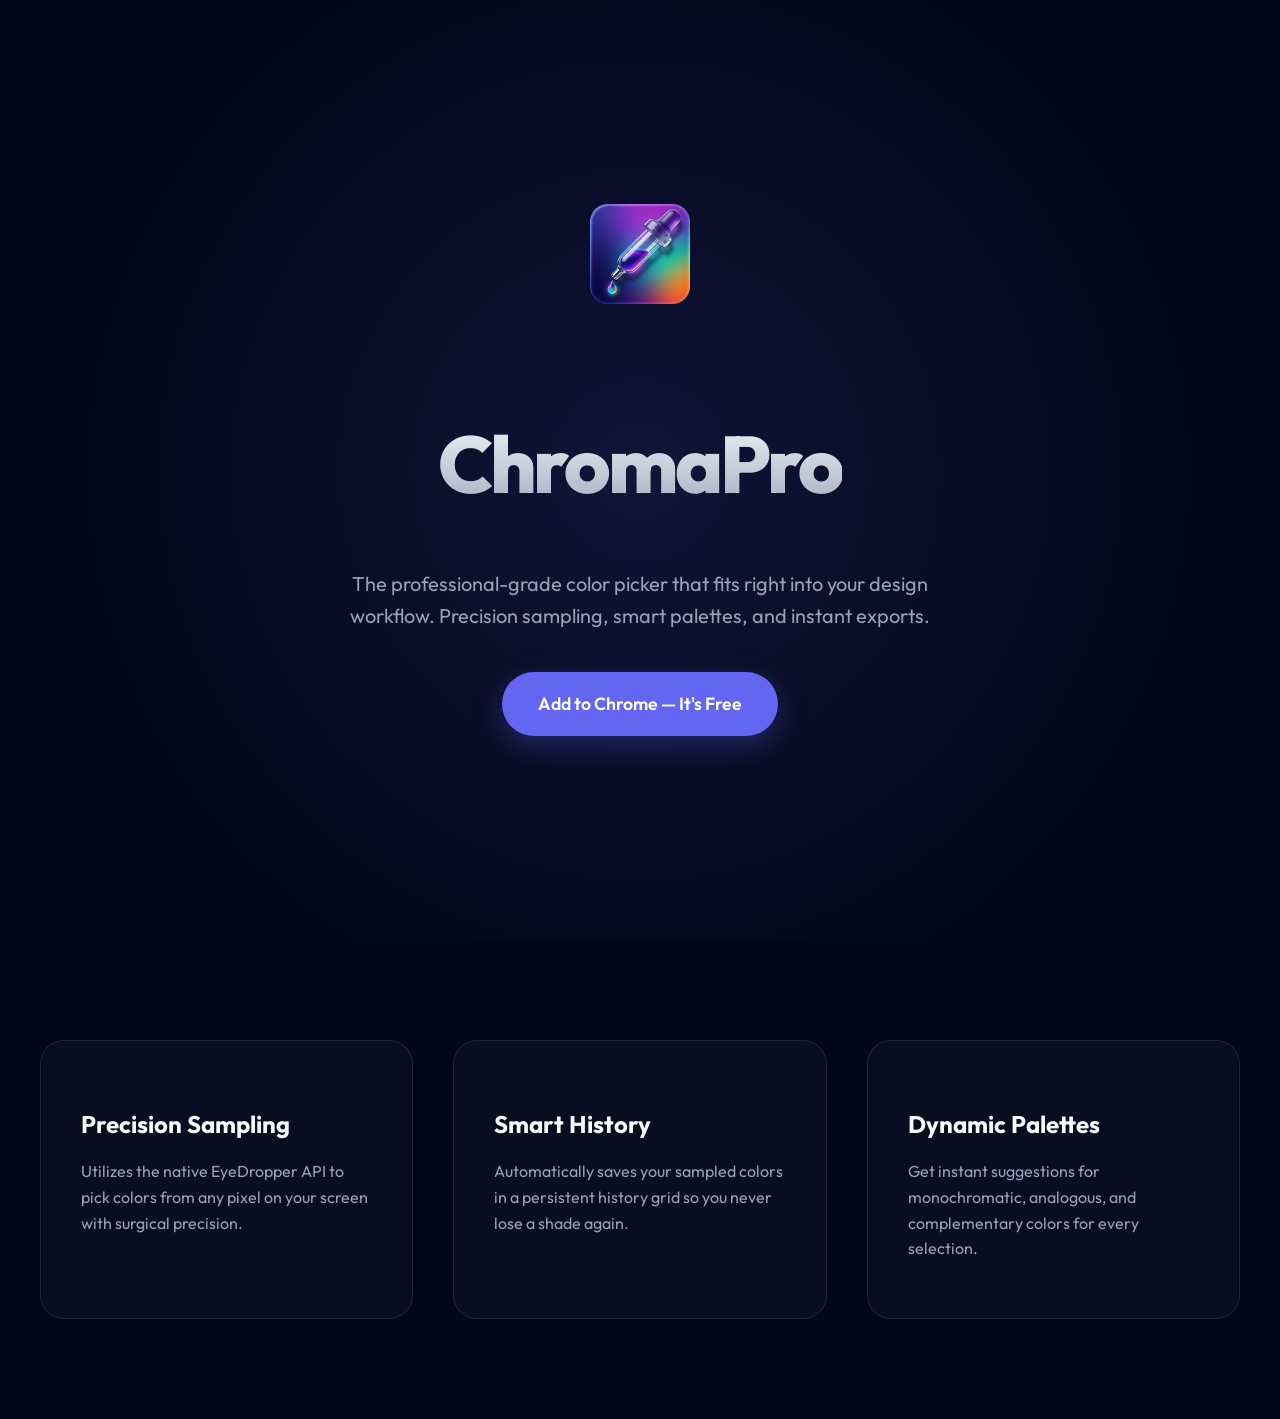
==== index.html @ a2317b65 "Initial commit: ChromaPro Color Picker Extension & Landing Page" ====
<!DOCTYPE html>
<html lang="en">
<head>
  <meta charset="UTF-8">
  <meta name="viewport" content="width=device-width, initial-scale=1.0">
  <title>ChromaPro | The #1 Professional Color Picker for Chrome</title>
  <meta name="description" content="ChromaPro is the ultimate color picker extension for designers and developers. Sample colors, generate palettes, and export CSS variables with ease.">
  <link rel="preconnect" href="https://fonts.googleapis.com">
  <link rel="preconnect" href="https://fonts.gstatic.com" crossorigin>
  <link href="https://fonts.googleapis.com/css2?family=Outfit:wght@400;600;800&display=swap" rel="stylesheet">
  <style>
    :root {
      --primary: #6366f1;
      --bg: #020617;
      --text: #f8fafc;
    }
    body {
      margin: 0;
      font-family: 'Outfit', sans-serif;
      background-color: var(--bg);
      color: var(--text);
      line-height: 1.6;
    }
    .hero {
      height: 100vh;
      display: flex;
      flex-direction: column;
      align-items: center;
      justify-content: center;
      text-align: center;
      background: radial-gradient(circle at 50% 50%, rgba(99, 102, 241, 0.15) 0%, transparent 70%);
      padding: 20px;
    }
    h1 {
      font-size: clamp(3rem, 8vw, 5rem);
      font-weight: 800;
      margin-bottom: 20px;
      letter-spacing: -0.04em;
      background: linear-gradient(to bottom, #fff, #94a3b8);
      -webkit-background-clip: text;
      -webkit-text-fill-color: transparent;
    }
    p.subtitle {
      font-size: 1.25rem;
      color: #94a3b8;
      max-width: 600px;
      margin-bottom: 40px;
    }
    .cta-button {
      background: var(--primary);
      color: white;
      padding: 18px 36px;
      border-radius: 50px;
      text-decoration: none;
      font-weight: 600;
      font-size: 1.1rem;
      transition: all 0.3s;
      box-shadow: 0 10px 30px rgba(99, 102, 241, 0.3);
    }
    .cta-button:hover {
      transform: translateY(-2px);
      box-shadow: 0 15px 40px rgba(99, 102, 241, 0.4);
    }
    .features {
      padding: 100px 20px;
      max-width: 1200px;
      margin: 0 auto;
      display: grid;
      grid-template-columns: repeat(auto-fit, minmax(300px, 1fr));
      gap: 40px;
    }
    .feature-card {
      background: rgba(15, 23, 42, 0.5);
      border: 1px solid rgba(255, 255, 255, 0.1);
      padding: 40px;
      border-radius: 24px;
      transition: border-color 0.3s;
    }
    .feature-card:hover {
      border-color: var(--primary);
    }
    .feature-card h3 {
      font-size: 1.5rem;
      margin-bottom: 16px;
    }
    .feature-card p {
      color: #94a3b8;
    }
  </style>
</head>
<body>
  <section class="hero">
    <img src="icons/icon128.png" alt="ChromaPro Logo" style="width: 100px; height: 100px; margin-bottom: 30px;">
    <h1>ChromaPro</h1>
    <p class="subtitle">The professional-grade color picker that fits right into your design workflow. Precision sampling, smart palettes, and instant exports.</p>
    <a href="#" class="cta-button">Add to Chrome — It's Free</a>
  </section>

  <section class="features">
    <div class="feature-card">
      <h3>Precision Sampling</h3>
      <p>Utilizes the native EyeDropper API to pick colors from any pixel on your screen with surgical precision.</p>
    </div>
    <div class="feature-card">
      <h3>Smart History</h3>
      <p>Automatically saves your sampled colors in a persistent history grid so you never lose a shade again.</p>
    </div>
    <div class="feature-card">
      <h3>Dynamic Palettes</h3>
      <p>Get instant suggestions for monochromatic, analogous, and complementary colors for every selection.</p>
    </div>
  </section>

  <script type="application/ld+json">
  {
    "@context": "https://schema.org",
    "@type": "SoftwareApplication",
    "name": "ChromaPro Color Picker",
    "operatingSystem": "ChromeOS, Windows, macOS, Linux",
    "applicationCategory": "DeveloperApplication",
    "offers": {
      "@type": "Offer",
      "price": "0",
      "priceCurrency": "USD"
    }
  }
  </script>
</body>
</html>
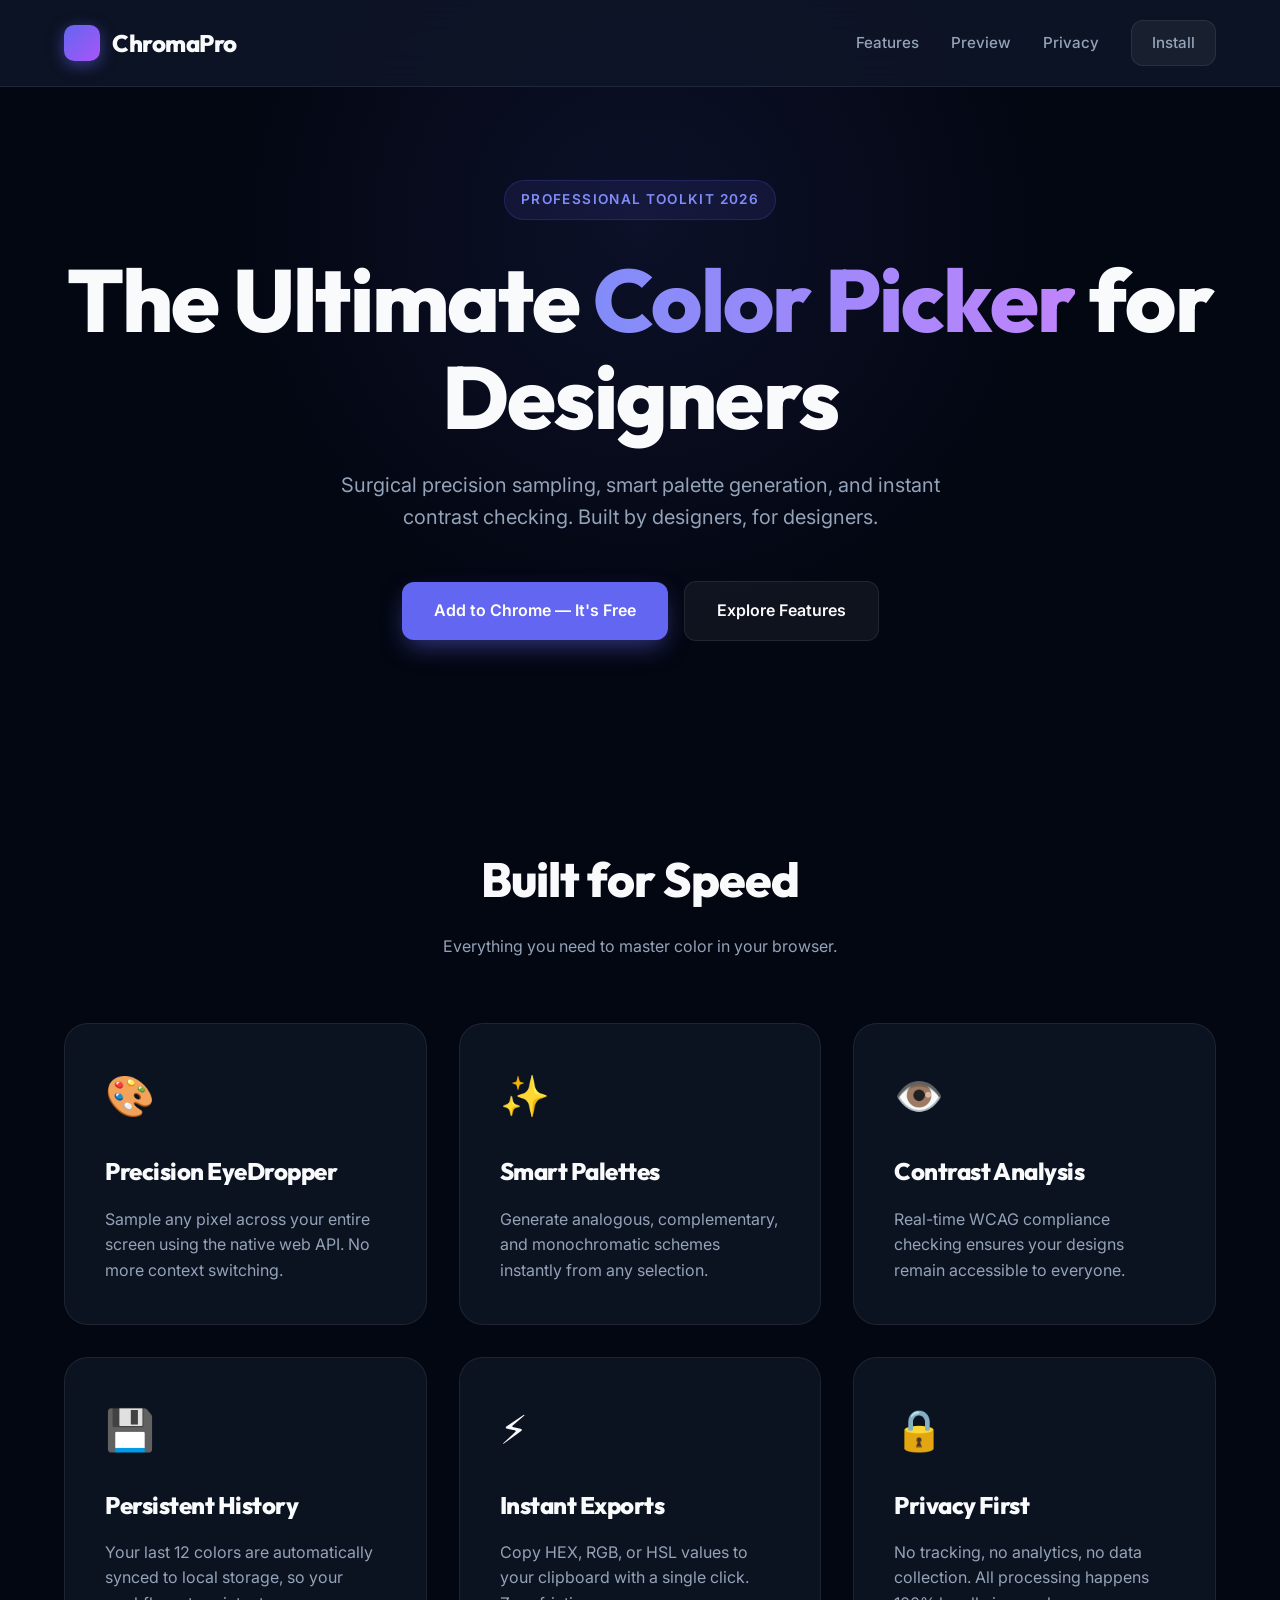
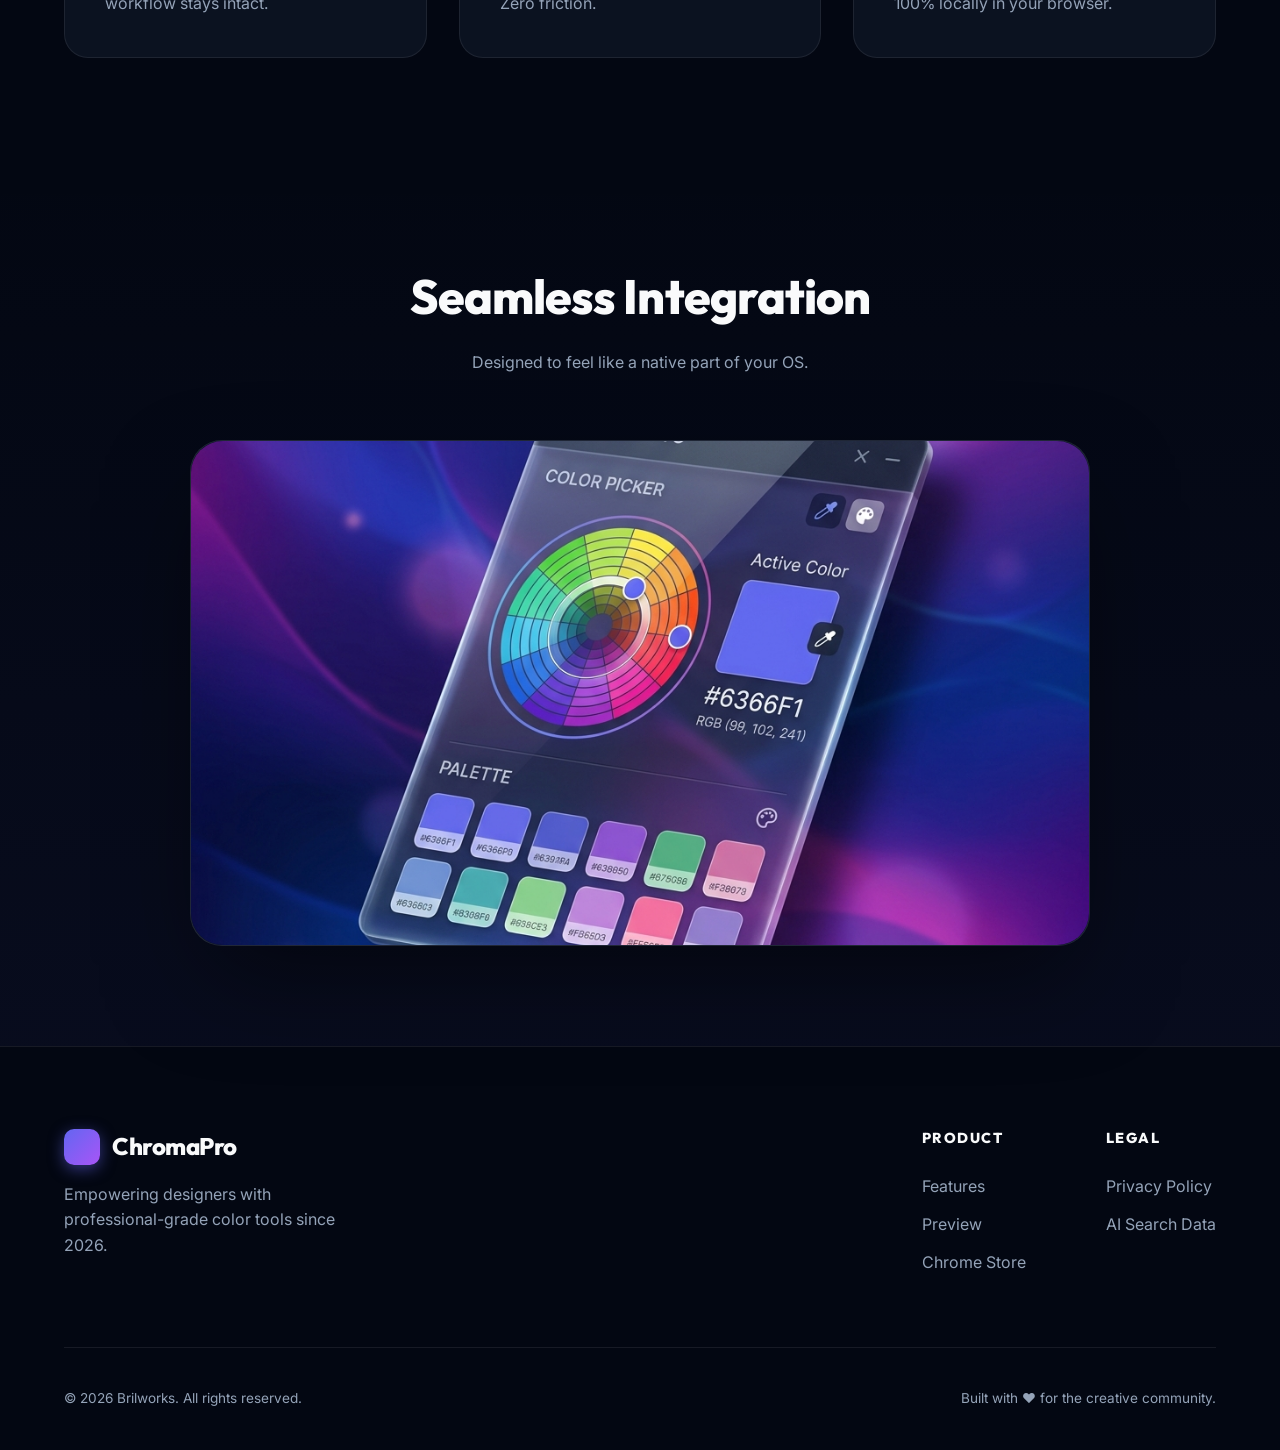
==== commit 68b5adfa: "Resolve Chrome Web Store rejection: remove misleading metadata, update privacy policy, consolidate p" ====
--- a/index.html
+++ b/index.html
@@ -3,121 +3,29 @@
 <head>
   <meta charset="UTF-8">
   <meta name="viewport" content="width=device-width, initial-scale=1.0">
-  <title>ChromaPro | The #1 Professional Color Picker for Chrome</title>
-  <meta name="description" content="ChromaPro is the ultimate color picker extension for designers and developers. Sample colors, generate palettes, and export CSS variables with ease.">
+  <title>ChromaPro | The Ultimate Professional Color Picker & Palette Generator</title>
+  
+  <!-- SEO -->
+  <meta name="description" content="ChromaPro is the ultimate color picker extension for designers and developers. Sample colors from any pixel, generate smart palettes, and export CSS variables instantly.">
+  <meta name="keywords" content="Color Picker, Chrome Extension, Design Tool, Palette Generator, CSS Color, Hex, RGB, HSL">
+  <meta name="author" content="Brilworks">
+  
+  <!-- Fonts -->
   <link rel="preconnect" href="https://fonts.googleapis.com">
   <link rel="preconnect" href="https://fonts.gstatic.com" crossorigin>
-  <link href="https://fonts.googleapis.com/css2?family=Outfit:wght@400;600;800&display=swap" rel="stylesheet">
-  <style>
-    :root {
-      --primary: #6366f1;
-      --bg: #020617;
-      --text: #f8fafc;
-    }
-    body {
-      margin: 0;
-      font-family: 'Outfit', sans-serif;
-      background-color: var(--bg);
-      color: var(--text);
-      line-height: 1.6;
-    }
-    .hero {
-      height: 100vh;
-      display: flex;
-      flex-direction: column;
-      align-items: center;
-      justify-content: center;
-      text-align: center;
-      background: radial-gradient(circle at 50% 50%, rgba(99, 102, 241, 0.15) 0%, transparent 70%);
-      padding: 20px;
-    }
-    h1 {
-      font-size: clamp(3rem, 8vw, 5rem);
-      font-weight: 800;
-      margin-bottom: 20px;
-      letter-spacing: -0.04em;
-      background: linear-gradient(to bottom, #fff, #94a3b8);
-      -webkit-background-clip: text;
-      -webkit-text-fill-color: transparent;
-    }
-    p.subtitle {
-      font-size: 1.25rem;
-      color: #94a3b8;
-      max-width: 600px;
-      margin-bottom: 40px;
-    }
-    .cta-button {
-      background: var(--primary);
-      color: white;
-      padding: 18px 36px;
-      border-radius: 50px;
-      text-decoration: none;
-      font-weight: 600;
-      font-size: 1.1rem;
-      transition: all 0.3s;
-      box-shadow: 0 10px 30px rgba(99, 102, 241, 0.3);
-    }
-    .cta-button:hover {
-      transform: translateY(-2px);
-      box-shadow: 0 15px 40px rgba(99, 102, 241, 0.4);
-    }
-    .features {
-      padding: 100px 20px;
-      max-width: 1200px;
-      margin: 0 auto;
-      display: grid;
-      grid-template-columns: repeat(auto-fit, minmax(300px, 1fr));
-      gap: 40px;
-    }
-    .feature-card {
-      background: rgba(15, 23, 42, 0.5);
-      border: 1px solid rgba(255, 255, 255, 0.1);
-      padding: 40px;
-      border-radius: 24px;
-      transition: border-color 0.3s;
-    }
-    .feature-card:hover {
-      border-color: var(--primary);
-    }
-    .feature-card h3 {
-      font-size: 1.5rem;
-      margin-bottom: 16px;
-    }
-    .feature-card p {
-      color: #94a3b8;
-    }
-  </style>
-</head>
-<body>
-  <section class="hero">
-    <img src="icons/icon128.png" alt="ChromaPro Logo" style="width: 100px; height: 100px; margin-bottom: 30px;">
-    <h1>ChromaPro</h1>
-    <p class="subtitle">The professional-grade color picker that fits right into your design workflow. Precision sampling, smart palettes, and instant exports.</p>
-    <a href="#" class="cta-button">Add to Chrome — It's Free</a>
-  </section>
-
-  <section class="features">
-    <div class="feature-card">
-      <h3>Precision Sampling</h3>
-      <p>Utilizes the native EyeDropper API to pick colors from any pixel on your screen with surgical precision.</p>
-    </div>
-    <div class="feature-card">
-      <h3>Smart History</h3>
-      <p>Automatically saves your sampled colors in a persistent history grid so you never lose a shade again.</p>
-    </div>
-    <div class="feature-card">
-      <h3>Dynamic Palettes</h3>
-      <p>Get instant suggestions for monochromatic, analogous, and complementary colors for every selection.</p>
-    </div>
-  </section>
-
+  <link href="https://fonts.googleapis.com/css2?family=Inter:wght@400;500;600&family=Outfit:wght@600;800&display=swap" rel="stylesheet">
+  
+  <link rel="stylesheet" href="index.css">
+  
   <script type="application/ld+json">
   {
     "@context": "https://schema.org",
     "@type": "SoftwareApplication",
-    "name": "ChromaPro Color Picker",
+    "name": "ChromaPro",
     "operatingSystem": "ChromeOS, Windows, macOS, Linux",
     "applicationCategory": "DeveloperApplication",
+    "description": "Premium color picker extension for professional designers and developers.",
+    "url": "https://chromapro.brilworks.com",
     "offers": {
       "@type": "Offer",
       "price": "0",
@@ -125,5 +33,123 @@
     }
   }
   </script>
+</head>
+<body>
+  <nav class="nav">
+    <div class="container">
+      <a href="/" class="logo">
+        <div class="logo-icon"></div>
+        <span>ChromaPro</span>
+      </a>
+      <div class="nav-links">
+        <a href="#features">Features</a>
+        <a href="#demo">Preview</a>
+        <a href="privacy.html">Privacy</a>
+        <a href="https://chrome.google.com/webstore/detail/your-id-here" class="btn btn-secondary" style="padding: 10px 20px;">Install</a>
+      </div>
+    </div>
+  </nav>
+
+  <header class="hero">
+    <div class="container animate-up">
+      <span class="hero-badge">Professional Toolkit 2026</span>
+      <h1>The Ultimate <span class="gradient-text">Color Picker</span> for Designers</h1>
+      <p>Surgical precision sampling, smart palette generation, and instant contrast checking. Built by designers, for designers.</p>
+      <div class="cta-group">
+        <a href="https://chrome.google.com/webstore/detail/your-id-here" class="btn btn-primary">
+          Add to Chrome — It's Free
+        </a>
+        <a href="#features" class="btn btn-secondary">Explore Features</a>
+      </div>
+    </div>
+  </header>
+
+  <section id="features" class="features">
+    <div class="container">
+      <div class="section-title">
+        <h2>Built for Speed</h2>
+        <p style="color: var(--secondary)">Everything you need to master color in your browser.</p>
+      </div>
+      <div class="grid">
+        <div class="card">
+          <span class="card-icon">🎨</span>
+          <h3>Precision EyeDropper</h3>
+          <p>Sample any pixel across your entire screen using the native web API. No more context switching.</p>
+        </div>
+        <div class="card">
+          <span class="card-icon">✨</span>
+          <h3>Smart Palettes</h3>
+          <p>Generate analogous, complementary, and monochromatic schemes instantly from any selection.</p>
+        </div>
+        <div class="card">
+          <span class="card-icon">👁️</span>
+          <h3>Contrast Analysis</h3>
+          <p>Real-time WCAG compliance checking ensures your designs remain accessible to everyone.</p>
+        </div>
+        <div class="card">
+          <span class="card-icon">💾</span>
+          <h3>Persistent History</h3>
+          <p>Your last 12 colors are automatically synced to local storage, so your workflow stays intact.</p>
+        </div>
+        <div class="card">
+          <span class="card-icon">⚡</span>
+          <h3>Instant Exports</h3>
+          <p>Copy HEX, RGB, or HSL values to your clipboard with a single click. Zero friction.</p>
+        </div>
+        <div class="card">
+          <span class="card-icon">🔒</span>
+          <h3>Privacy First</h3>
+          <p>No tracking, no analytics, no data collection. All processing happens 100% locally in your browser.</p>
+        </div>
+      </div>
+    </div>
+  </section>
+
+  <section id="demo" class="preview-section">
+    <div class="container">
+      <div class="section-title">
+        <h2>Seamless Integration</h2>
+        <p style="color: var(--secondary)">Designed to feel like a native part of your OS.</p>
+      </div>
+      <div class="preview-box">
+        <img src="screenshot-demo.png" alt="Extension Preview" style="width: 100%; height: 100%; object-fit: cover; border-radius: inherit;">
+      </div>
+    </div>
+  </section>
+
+  <footer>
+    <div class="container">
+      <div class="footer-content">
+        <div class="footer-brand">
+          <a href="/" class="logo">
+            <div class="logo-icon"></div>
+            <span>ChromaPro</span>
+          </a>
+          <p>Empowering designers with professional-grade color tools since 2026.</p>
+        </div>
+        <div class="footer-links-grid">
+          <div class="footer-col">
+            <h4>Product</h4>
+            <ul>
+              <li><a href="#features">Features</a></li>
+              <li><a href="#demo">Preview</a></li>
+              <li><a href="https://chrome.google.com/webstore/detail/your-id-here">Chrome Store</a></li>
+            </ul>
+          </div>
+          <div class="footer-col">
+            <h4>Legal</h4>
+            <ul>
+              <li><a href="privacy.html">Privacy Policy</a></li>
+              <li><a href="llms.txt">AI Search Data</a></li>
+            </ul>
+          </div>
+        </div>
+      </div>
+      <div class="footer-bottom">
+        <p>&copy; 2026 Brilworks. All rights reserved.</p>
+        <p>Built with &hearts; for the creative community.</p>
+      </div>
+    </div>
+  </footer>
 </body>
 </html>
--- a/index.css
+++ b/index.css
@@ -0,0 +1,357 @@
+:root {
+  --bg: #030712;
+  --fg: #f9fafb;
+  --accent: #6366f1;
+  --accent-glow: rgba(99, 102, 241, 0.5);
+  --secondary: #94a3b8;
+  --card-bg: rgba(17, 24, 39, 0.7);
+  --border: rgba(255, 255, 255, 0.08);
+  --gradient-1: linear-gradient(135deg, #6366f1 0%, #a855f7 100%);
+  --gradient-2: linear-gradient(to right, #818cf8, #c084fc);
+  --glass: rgba(15, 23, 42, 0.8);
+}
+
+* {
+  margin: 0;
+  padding: 0;
+  box-sizing: border-box;
+}
+
+body {
+  font-family: 'Inter', system-ui, sans-serif;
+  background-color: var(--bg);
+  color: var(--fg);
+  line-height: 1.6;
+  overflow-x: hidden;
+  -webkit-font-smoothing: antialiased;
+}
+
+h1, h2, h3, h4, .logo {
+  font-family: 'Outfit', sans-serif;
+  font-weight: 800;
+  letter-spacing: -0.02em;
+}
+
+/* Animations */
+@keyframes float {
+  0% { transform: translateY(0px); }
+  50% { transform: translateY(-10px); }
+  100% { transform: translateY(0px); }
+}
+
+@keyframes pulse-glow {
+  0% { box-shadow: 0 0 0 0 rgba(99, 102, 241, 0.4); }
+  70% { box-shadow: 0 0 0 15px rgba(99, 102, 241, 0); }
+  100% { box-shadow: 0 0 0 0 rgba(99, 102, 241, 0); }
+}
+
+@keyframes fade-in-up {
+  from { opacity: 0; transform: translateY(30px); }
+  to { opacity: 1; transform: translateY(0); }
+}
+
+.animate-up {
+  animation: fade-in-up 0.8s cubic-bezier(0.16, 1, 0.3, 1) forwards;
+}
+
+/* Layout Elements */
+.container {
+  max-width: 1200px;
+  margin: 0 auto;
+  padding: 0 24px;
+}
+
+/* Navbar */
+.nav {
+  position: fixed;
+  top: 0;
+  width: 100%;
+  padding: 20px 0;
+  background: var(--glass);
+  backdrop-filter: blur(20px);
+  z-index: 1000;
+  border-bottom: 1px solid var(--border);
+}
+
+.nav .container {
+  display: flex;
+  justify-content: space-between;
+  align-items: center;
+}
+
+.logo {
+  display: flex;
+  align-items: center;
+  gap: 12px;
+  font-size: 1.5rem;
+  color: var(--fg);
+  text-decoration: none;
+}
+
+.logo-icon {
+  width: 36px;
+  height: 36px;
+  border-radius: 10px;
+  background: var(--gradient-1);
+  display: grid;
+  place-items: center;
+  box-shadow: 0 4px 15px var(--accent-glow);
+}
+
+.nav-links {
+  display: flex;
+  gap: 32px;
+  align-items: center;
+}
+
+.nav-links a {
+  color: var(--secondary);
+  text-decoration: none;
+  font-weight: 500;
+  font-size: 0.95rem;
+  transition: color 0.3s;
+}
+
+.nav-links a:hover {
+  color: var(--fg);
+}
+
+/* Hero */
+.hero {
+  padding: 180px 0 100px;
+  text-align: center;
+  position: relative;
+  background: radial-gradient(circle at 50% 30%, rgba(99, 102, 241, 0.1) 0%, transparent 50%);
+}
+
+.hero-badge {
+  display: inline-block;
+  padding: 8px 16px;
+  background: rgba(99, 102, 241, 0.1);
+  border: 1px solid rgba(99, 102, 241, 0.2);
+  color: #818cf8;
+  border-radius: 100px;
+  font-size: 0.85rem;
+  font-weight: 600;
+  margin-bottom: 32px;
+  text-transform: uppercase;
+  letter-spacing: 0.1em;
+}
+
+.hero h1 {
+  font-size: clamp(3rem, 10vw, 5.5rem);
+  line-height: 1.1;
+  margin-bottom: 24px;
+}
+
+.gradient-text {
+  background: var(--gradient-2);
+  -webkit-background-clip: text;
+  -webkit-text-fill-color: transparent;
+}
+
+.hero p {
+  font-size: 1.25rem;
+  color: var(--secondary);
+  max-width: 650px;
+  margin: 0 auto 48px;
+}
+
+.cta-group {
+  display: flex;
+  gap: 16px;
+  justify-content: center;
+  align-items: center;
+}
+
+.btn {
+  padding: 16px 32px;
+  border-radius: 12px;
+  font-weight: 600;
+  text-decoration: none;
+  transition: all 0.3s cubic-bezier(0.4, 0, 0.2, 1);
+  display: inline-flex;
+  align-items: center;
+  gap: 8px;
+}
+
+.btn-primary {
+  background: var(--accent);
+  color: white;
+  box-shadow: 0 10px 25px -5px var(--accent-glow);
+}
+
+.btn-primary:hover {
+  transform: translateY(-2px);
+  box-shadow: 0 20px 35px -10px var(--accent-glow);
+}
+
+.btn-secondary {
+  background: rgba(255, 255, 255, 0.05);
+  color: var(--fg);
+  border: 1px solid var(--border);
+}
+
+.btn-secondary:hover {
+  background: rgba(255, 255, 255, 0.1);
+}
+
+/* Features */
+.features {
+  padding: 100px 0;
+}
+
+.section-title {
+  text-align: center;
+  margin-bottom: 64px;
+}
+
+.section-title h2 {
+  font-size: 3rem;
+  margin-bottom: 16px;
+}
+
+.grid {
+  display: grid;
+  grid-template-columns: repeat(auto-fit, minmax(320px, 1fr));
+  gap: 32px;
+}
+
+.card {
+  background: var(--card-bg);
+  border: 1px solid var(--border);
+  padding: 40px;
+  border-radius: 24px;
+  transition: all 0.3s;
+  position: relative;
+  overflow: hidden;
+}
+
+.card::before {
+  content: '';
+  position: absolute;
+  top: 0;
+  left: 0;
+  right: 0;
+  height: 2px;
+  background: var(--gradient-1);
+  opacity: 0;
+  transition: opacity 0.3s;
+}
+
+.card:hover {
+  transform: translateY(-8px);
+  border-color: rgba(99, 102, 241, 0.3);
+}
+
+.card:hover::before {
+  opacity: 1;
+}
+
+.card-icon {
+  font-size: 2.5rem;
+  margin-bottom: 24px;
+  display: block;
+}
+
+.card h3 {
+  font-size: 1.5rem;
+  margin-bottom: 16px;
+}
+
+.card p {
+  color: var(--secondary);
+}
+
+/* Interactive Preview */
+.preview-section {
+  padding: 100px 0;
+  background: linear-gradient(180deg, transparent, rgba(99, 102, 241, 0.05));
+}
+
+.preview-box {
+  width: 100%;
+  max-width: 900px;
+  margin: 0 auto;
+  border-radius: 32px;
+  background: var(--glass);
+  border: 1px solid var(--border);
+  box-shadow: 0 40px 100px -20px rgba(0, 0, 0, 0.5);
+  aspect-ratio: 16/9;
+  display: flex;
+  align-items: center;
+  justify-content: center;
+  position: relative;
+}
+
+.preview-placeholder {
+  color: var(--secondary);
+  font-style: italic;
+}
+
+/* Footer */
+footer {
+  padding: 80px 0 40px;
+  border-top: 1px solid var(--border);
+}
+
+.footer-content {
+  display: flex;
+  justify-content: space-between;
+  align-items: flex-start;
+  margin-bottom: 60px;
+}
+
+.footer-brand p {
+  color: var(--secondary);
+  max-width: 300px;
+  margin-top: 16px;
+}
+
+.footer-links-grid {
+  display: flex;
+  gap: 80px;
+}
+
+.footer-col h4 {
+  margin-bottom: 24px;
+  font-size: 0.9rem;
+  text-transform: uppercase;
+  letter-spacing: 0.1em;
+  color: var(--fg);
+}
+
+.footer-col ul {
+  list-style: none;
+}
+
+.footer-col ul li {
+  margin-bottom: 12px;
+}
+
+.footer-col ul li a {
+  color: var(--secondary);
+  text-decoration: none;
+  transition: color 0.3s;
+}
+
+.footer-col ul li a:hover {
+  color: var(--accent);
+}
+
+.footer-bottom {
+  display: flex;
+  justify-content: space-between;
+  color: var(--secondary);
+  font-size: 0.85rem;
+  padding-top: 40px;
+  border-top: 1px solid var(--border);
+}
+
+@media (max-width: 768px) {
+  .nav-links { display: none; }
+  .footer-content { flex-direction: column; gap: 40px; }
+  .footer-links-grid { gap: 40px; }
+  .hero h1 { font-size: 3.5rem; }
+  .grid { grid-template-columns: 1fr; }
+}
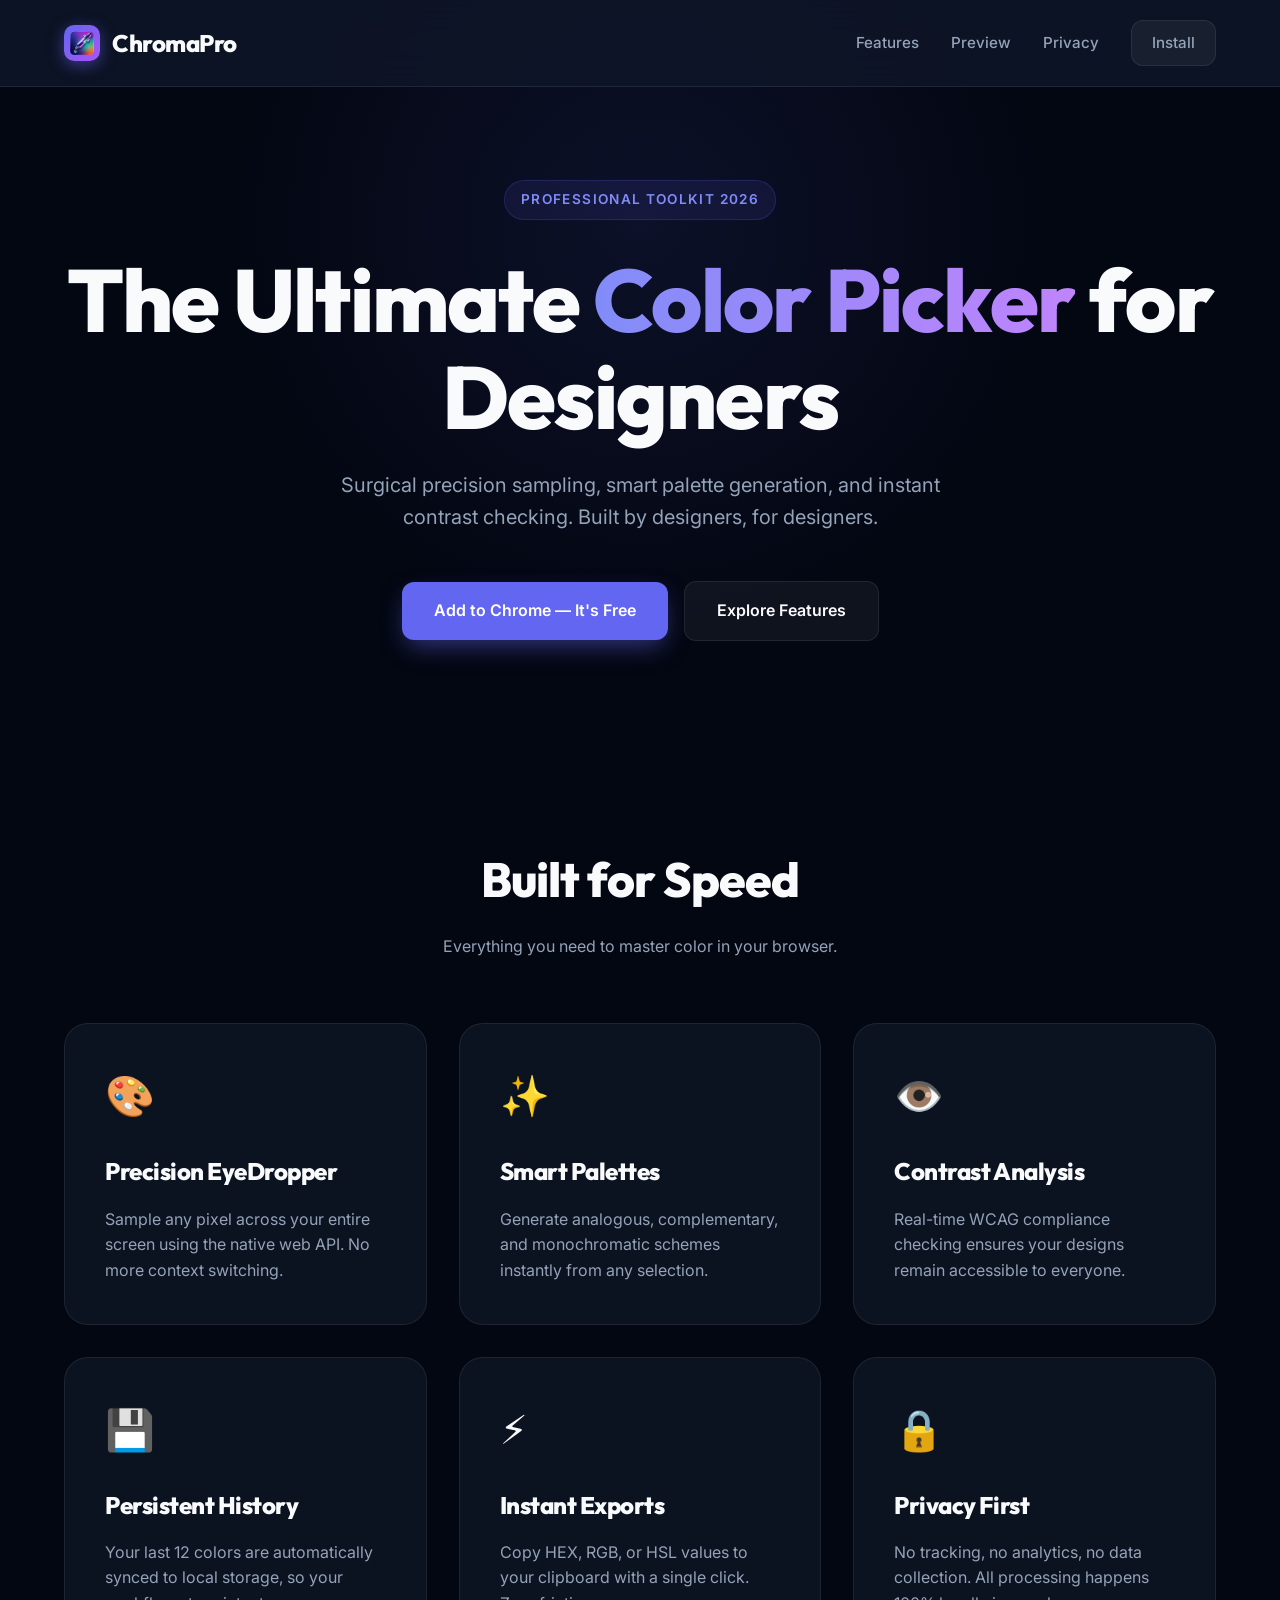
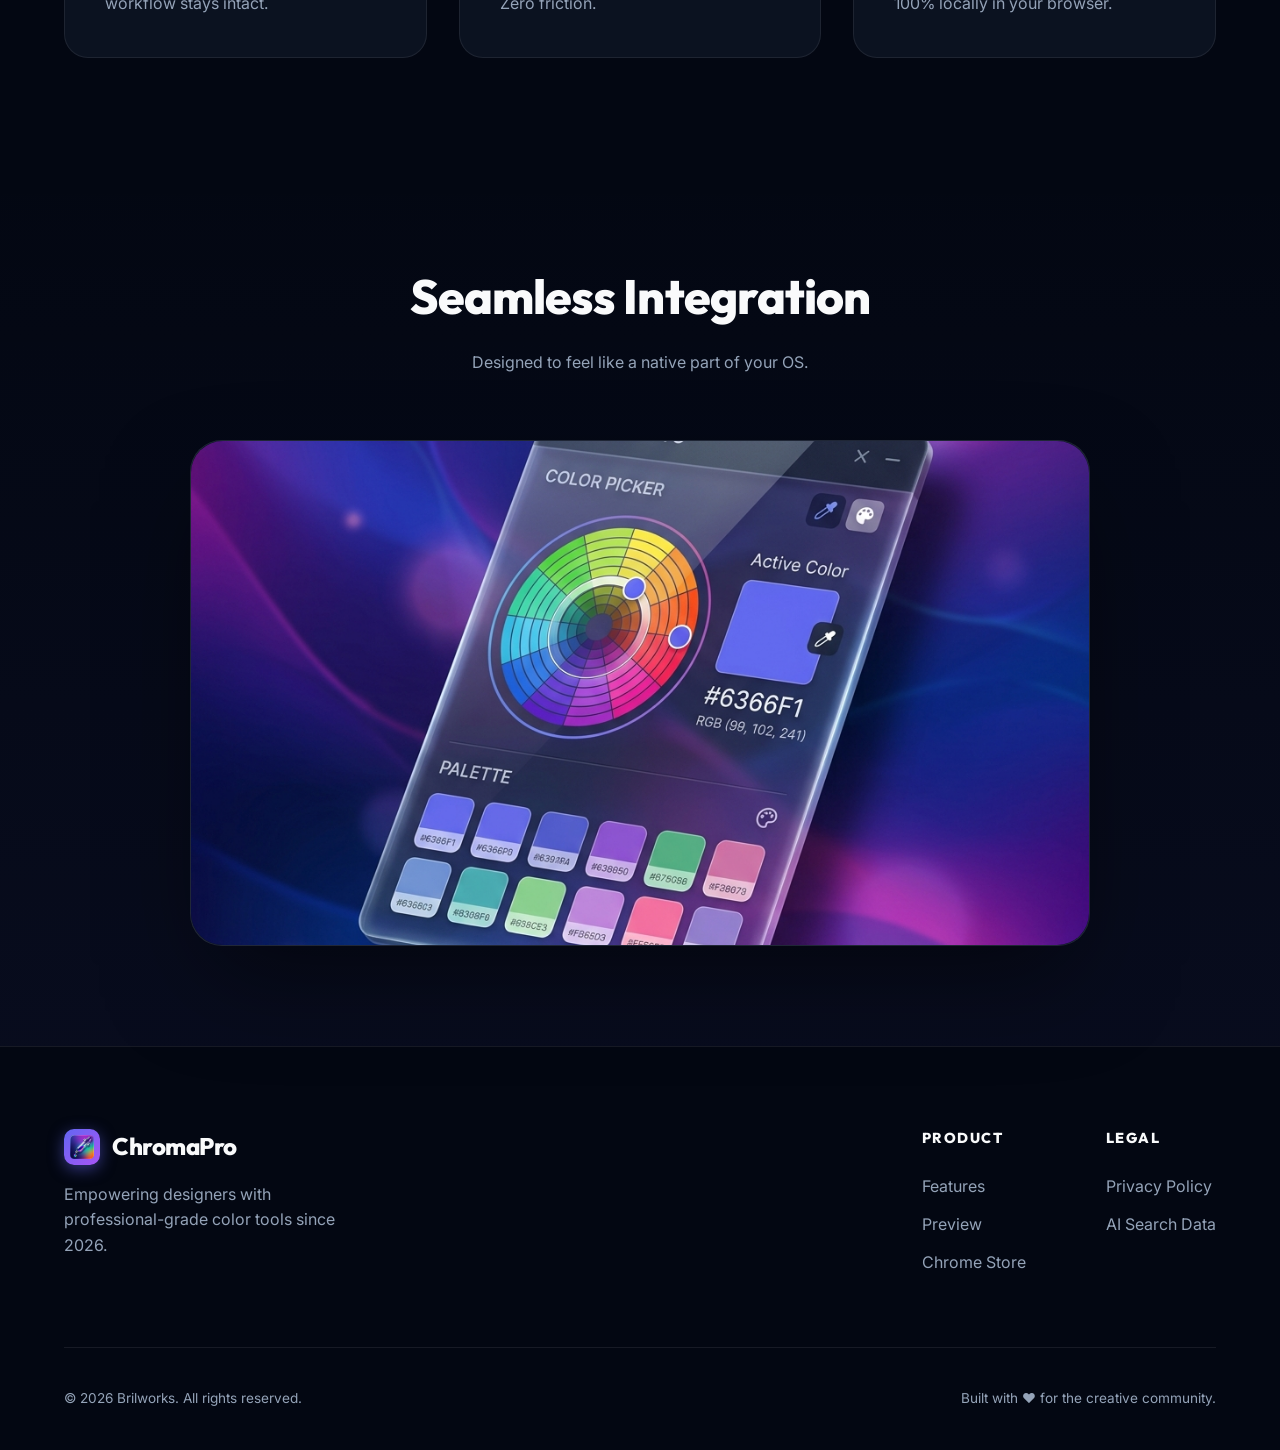
==== commit 079b3097: "Add extension icons as favicons and integrate them into the website logo" ====
--- a/index.html
+++ b/index.html
@@ -9,6 +9,9 @@
   <meta name="description" content="ChromaPro is the ultimate color picker extension for designers and developers. Sample colors from any pixel, generate smart palettes, and export CSS variables instantly.">
   <meta name="keywords" content="Color Picker, Chrome Extension, Design Tool, Palette Generator, CSS Color, Hex, RGB, HSL">
   <meta name="author" content="Brilworks">
+  <link rel="icon" type="image/png" href="icons/icon16.png" sizes="16x16">
+  <link rel="icon" type="image/png" href="icons/icon48.png" sizes="48x48">
+  <link rel="apple-touch-icon" href="icons/icon128.png">
   
   <!-- Fonts -->
   <link rel="preconnect" href="https://fonts.googleapis.com">
@@ -38,7 +41,9 @@
   <nav class="nav">
     <div class="container">
       <a href="/" class="logo">
-        <div class="logo-icon"></div>
+        <div class="logo-icon">
+          <img src="icons/icon48.png" alt="ChromaPro Icon" style="width: 24px; height: 24px;">
+        </div>
         <span>ChromaPro</span>
       </a>
       <div class="nav-links">
@@ -122,7 +127,9 @@
       <div class="footer-content">
         <div class="footer-brand">
           <a href="/" class="logo">
-            <div class="logo-icon"></div>
+            <div class="logo-icon">
+              <img src="icons/icon48.png" alt="ChromaPro Icon" style="width: 24px; height: 24px;">
+            </div>
             <span>ChromaPro</span>
           </a>
           <p>Empowering designers with professional-grade color tools since 2026.</p>
--- a/index.css
+++ b/index.css
@@ -93,9 +93,11 @@
   height: 36px;
   border-radius: 10px;
   background: var(--gradient-1);
-  display: grid;
-  place-items: center;
+  display: flex;
+  align-items: center;
+  justify-content: center;
   box-shadow: 0 4px 15px var(--accent-glow);
+  overflow: hidden;
 }
 
 .nav-links {
